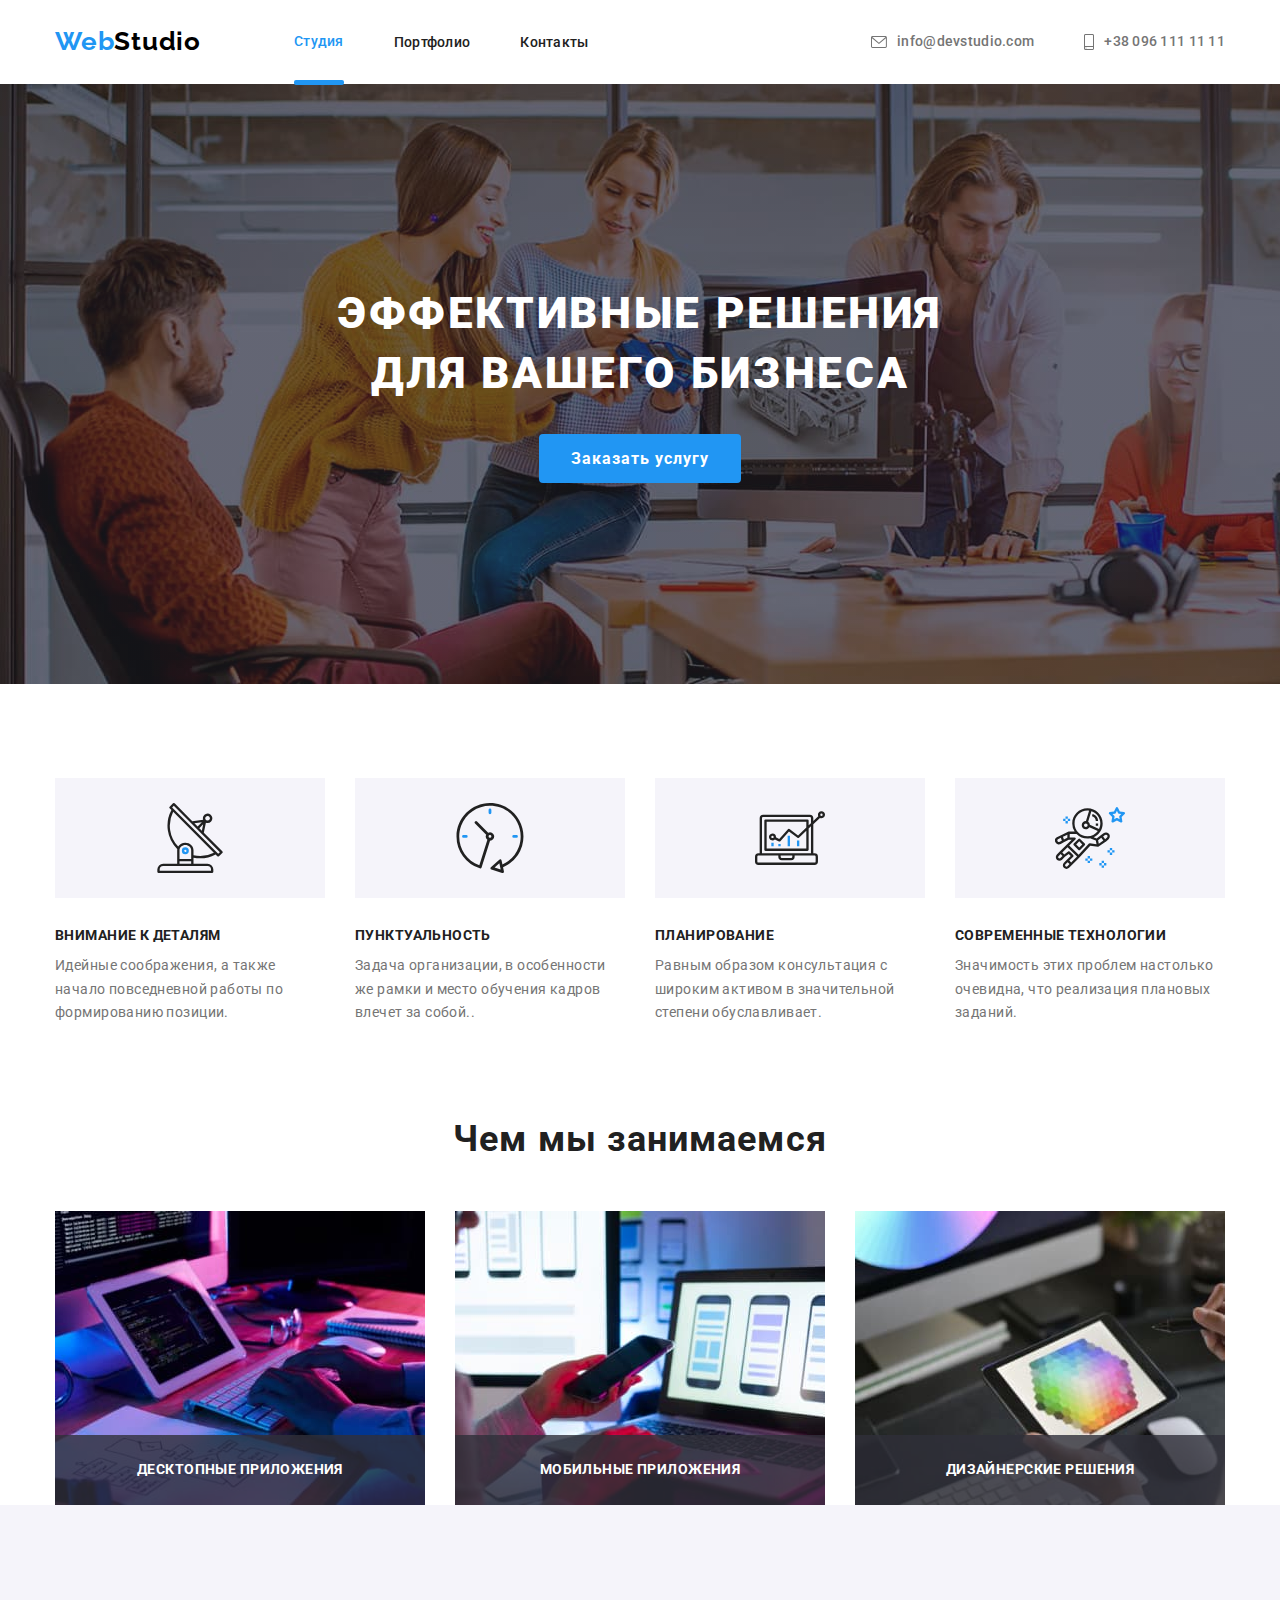
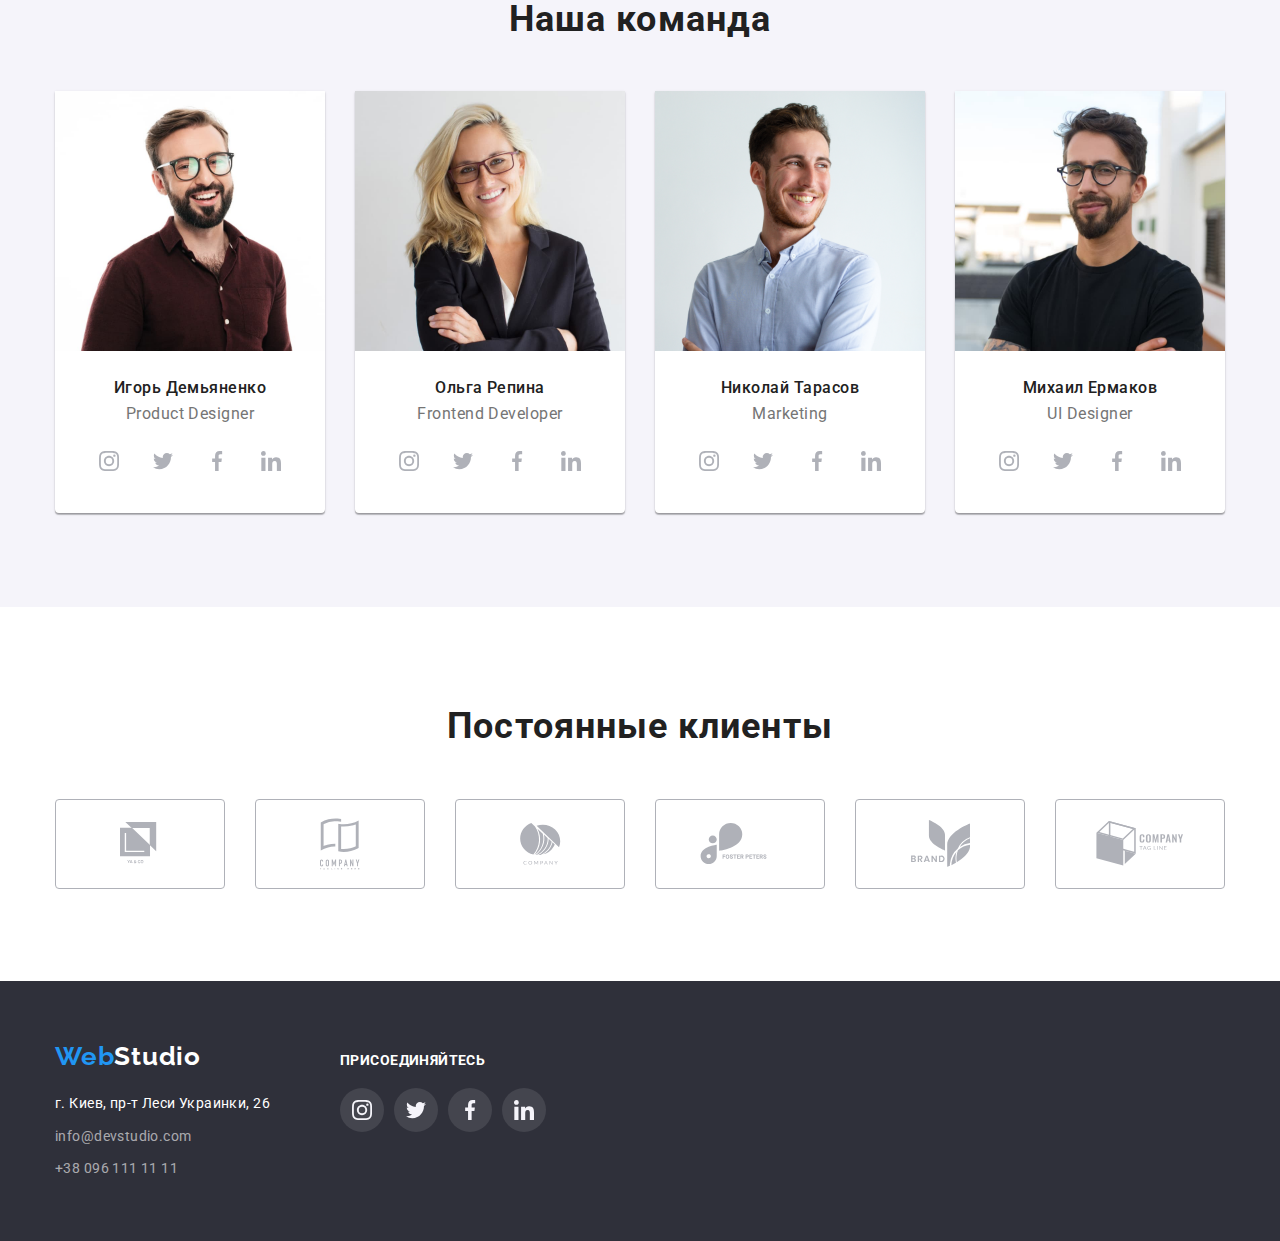
==== index.html @ 33a4ed00 "initial commit" ====
<!DOCTYPE html>
<html lang="ru">
<head>
    <meta charset="UTF-8">
    <meta name="viewport" content="width=device-width, initial-scale=1.0">
    <title>WebStudio</title>
    <link rel="preconnect" href="https://fonts.gstatic.com">
    <link href="https://fonts.googleapis.com/css2?family=Raleway:wght@700&family=Roboto:wght@400;500;700;900&display=swap"
          rel="stylesheet">
    <link rel="stylesheet" href="./css/modern-normalize.css">
    <link rel="stylesheet" href="./css/common.css">
    <link rel="stylesheet" href="./css/main.css">
</head>
<body>
    <!-- Navigation -->
    <header >
                <div class="page-header container" >
                    <nav class="nav-links">
                        <a class="link-main" href="./index.html"><span class="part-web">Web</span>Studio</a>
                        <ul class="list">
                            <li class="item"><a class="link studio current" href="./index.html">Студия</a></li>
                            <li class="item"><a class="link portfoli" href="./portfolio.html">Портфолио</a></li>
                            <li class="item"><a class="link contacts" href="">Контакты</a></li>
                        </ul>
                    </nav>
                    
                    
                    <ul class="address list">
                        <li class="item">
                            <a class="auth-items" href="mailto:info@devstudio.com">
                                <svg class="icon" width="16" height="12">
                                    <use href="./images/sprite.svg#icon-envelope"></use>
                                </svg>
                                info@devstudio.com
                            </a>
                        </li>
                        <li class="item">
                            <a class="auth-items" href="tel:+380961111111">
                                <svg class="icon" width="10" height="16">
                                    <use href="./images/sprite.svg#icon-smartphone"></use>
                                </svg>
                                +38 096 111 11 11
                            </a>
                        </li>
                    </ul>
                </div>
    </header>
<main>
    <!-- Hero --> 
        <section class="section-hero">
            <div class="overlay">
                <h1 class="section-title">Эффективные решения <br />для вашего бизнеса</h1>
                <button class="button-order" type="button" data-modal-open>Заказать услугу</button>
            </div>
          </section>
    <!-- Advantages -->
    <section class="section-advantages">
                   <div class="container">
                        <h2 class="visually-hidden">Характеристики</h2>

                        <ul class="list advantages">
                            <li class="item">
                                <div class="item-icon">
                                    <svg class="icon" width="70" height="70">
                                        <use href="./images/sprite.svg#icon-antenna-1"></use>
                                    </svg>
                                </div>
                                <h3 class="section-item top">Внимание к деталям</h3>
                                <p class="section-text">Идейные соображения, а также начало повседневной работы по формированию позиции.</p>
                            </li>

                            <li class="item">
                                <div class="item-icon">
                                    <svg class="icon" width="70" height="70">
                                        <use href="./images/sprite.svg#icon-clock-1"></use>
                                    </svg>
                                </div>
                                <h3 class="section-item">Пунктуальность</h3>
                                <p class="section-text">Задача организации, в особенности же рамки и место обучения кадров влечет за собой..</p>
                            </li>

                            <li class="item">
                                <div class="item-icon">
                                    <svg class="icon" width="70" height="70">
                                        <use href="./images/sprite.svg#icon-diagram-1"></use>
                                    </svg>
                                </div>
                                <h3 class="section-item">Планирование</h3>
                                <p class="section-text">Равным образом консультация с широким активом в значительной степени обуславливает.</p>
                            </li>

                            <li class="item">
                                <div class="item-icon">
                                    <svg class="icon" width="70" height="70">
                                        <use href="./images/sprite.svg#icon-astronaut-1"></use>
                                    </svg>
                                </div>
                                <h3 class="section-item">Современные технологии</h3>
                                <p class="section-text">Значимость этих проблем настолько очевидна, что реализация плановых заданий.</p>
                            </li>
                        </ul>
                   </div>
        </section>
    <!-- Activities -->
    <section class="section-activities" >
        <div class="container" >
            <h2 class="section-title">Чем мы занимаемся</h2>
            <ul class="list">
                <li> 
                    <div class="thumb-activities">
                        <img src="images/image_1.jpg" alt="image_1">
                        <p class="text">Десктопные приложения</p>
                    </div> 
                </li>
                <li> 
                    <div class="thumb-activities">
                        <img src="images/image_2.jpg" alt="image_2">
                        <p class="text">Мобильные приложения</p>
                    </div> 
                </li>
                <li> 
                    <div class="thumb-activities">
                        <img src="images/image_3.jpg" alt="image_3">
                        <p class="text">Дизайнерские решения</p>
                    </div> 
                </li>
            </ul>
        </div>
    </section>
    <!-- Our team -->
    <section class="section-team" >
        <div class="container">
            <h2 class="section-title">Наша команда</h2>
            <ul class="list">

                <li class="worker">
                    <div class="thumb">
                        <img src="images/ihor.jpg" alt="Фото Игоря">
                    </div>
                    
                    <div class="worker-info">
                        <h3 class="section-item">Игорь Демьяненко</h3>
                        <p class="section-text">Product Designer</p>
                        <ul class="list-socials">
                        
                            <li class="social-item">
                                <a class="item insta" href="">
                                    <svg class="icon" width="20" height="20">
                                        <use href="./images/sprite.svg#icon-instagram-2"></use>
                                    </svg>
                                </a>
                            </li>
                        
                            <li class="social-item">
                                <a class="item twitter" href="">
                                    <svg class="icon" width="20" height="20">
                                        <use href="./images/sprite.svg#icon-twitter-1"></use>
                                    </svg>
                                </a>
                            </li>
                        
                            <li class="social-item">
                                <a class="item facebook" href="">
                                    <svg class="icon" width="20" height="20">
                                        <use href="./images/sprite.svg#icon-facebook-1"></use>
                                    </svg>
                                </a>
                            </li>
                        
                            <li class="social-item">
                                <a class="item linkedin" href="">
                                    <svg class="icon" width="20" height="20">
                                        <use href="./images/sprite.svg#icon-linkedin-1"></use>
                                    </svg>
                                </a>
                            </li>
                        </ul>
                    </div>
                </li>


                <li class="worker">
                   <div class="thumb">
                        <img src="images/olha.jpg" alt="Фото Ольги">
                   </div>
                    
                   <div class="worker-info">
                    <h3 class="section-item">Ольга Репина</h3>
                    <p class="section-text">Frontend Developer</p>
                    <ul class="list-socials">
                    
                        <li class="social-item">
                            <a class="item insta" href="">
                                <svg class="icon" width="20" height="20">
                                    <use href="./images/sprite.svg#icon-instagram-2"></use>
                                </svg>
                            </a>
                        </li>
                    
                        <li class="social-item">
                            <a class="item twitter" href="">
                                <svg class="icon" width="20" height="20">
                                    <use href="./images/sprite.svg#icon-twitter-1"></use>
                                </svg>
                            </a>
                        </li>
                    
                        <li class="social-item">
                            <a class="item facebook" href="">
                                <svg class="icon" width="20" height="20">
                                    <use href="./images/sprite.svg#icon-facebook-1"></use>
                                </svg>
                            </a>
                        </li>
                    
                        <li class="social-item">
                            <a class="item linkedin" href="">
                                <svg class="icon" width="20" height="20">
                                    <use href="./images/sprite.svg#icon-linkedin-1"></use>
                                </svg>
                            </a>
                        </li>
                    </ul>
                   </div>
                </li>


                <li class="worker">
                    <div class="thumb">
                        <img src="images/nick.jpg" alt="Фото Николая">
                    </div>

                    <div class="worker-info">
                        <h3 class="section-item">Николай Тарасов</h3>
                        <p class="section-text">Marketing</p>
                        <ul class="list-socials">
                        
                            <li class="social-item">
                                <a class="item insta" href="">
                                    <svg class="icon" width="20" height="20">
                                        <use href="./images/sprite.svg#icon-instagram-2"></use>
                                    </svg>
                                </a>
                            </li>
                        
                            <li class="social-item">
                                <a class="item twitter" href="">
                                    <svg class="icon" width="20" height="20">
                                        <use href="./images/sprite.svg#icon-twitter-1"></use>
                                    </svg>
                                </a>
                            </li>
                        
                            <li class="social-item">
                                <a class="item facebook" href="">
                                    <svg class="icon" width="20" height="20">
                                        <use href="./images/sprite.svg#icon-facebook-1"></use>
                                    </svg>
                                </a>
                            </li>
                        
                            <li class="social-item">
                                <a class="item linkedin" href="">
                                    <svg class="icon" width="20" height="20">
                                        <use href="./images/sprite.svg#icon-linkedin-1"></use>
                                    </svg>
                                </a>
                            </li>
                        </ul>
                    </div>
                </li>


                <li class="worker">
                    <div class="thumb">
                        <img src="images/mikchail.jpg" alt="Фото Михаила">
                    </div>
                    
                    <div class="worker-info">
                        <h3 class="section-item">Михаил Ермаков</h3>
                        <p class="section-text">UI Designer</p>
                        <ul class="list-socials">
                        
                            <li class="social-item">
                                <a class="item insta" href="">
                                    <svg class="icon" width="20" height="20">
                                        <use href="./images/sprite.svg#icon-instagram-2"></use>
                                    </svg>
                                </a>
                            </li>
                        
                            <li class="social-item">
                                <a class="item twitter" href="">
                                    <svg class="icon" width="20" height="20">
                                        <use href="./images/sprite.svg#icon-twitter-1"></use>
                                    </svg>
                                </a>
                            </li>
                        
                            <li class="social-item">
                                <a class="item facebook" href="">
                                    <svg class="icon" width="20" height="20">
                                        <use href="./images/sprite.svg#icon-facebook-1"></use>
                                    </svg>
                                </a>
                            </li>
                        
                            <li class="social-item">
                                <a class="item linkedin" href="">
                                    <svg class="icon" width="20" height="20">
                                        <use href="./images/sprite.svg#icon-linkedin-1"></use>
                                    </svg>
                                </a>
                            </li>
                        </ul>
                    </div>
                </li>
            </ul>
        </div>
    </section>

    <!-- CLIENTS -->
    <section class="section-clients">
       <div class="container">
           <h2 class="section-title">Постоянные клиенты</h2>
            <ul class="clients-list">

                <li class="client">
                    <a class="button" href="">
                        <svg class="icon" width="40" height="52">
                            <use href="./images/sprite.svg#icon-logo-1"></use>
                        </svg>
                    </a>
                </li>

                <li class="client">
                    <a class="button" href="">
                        <svg class="icon" width="40" height="52">
                            <use href="./images/sprite.svg#icon-logo-2"></use>
                        </svg>
                    </a>
                </li>

                <li class="client">
                    <a class="button" href="">
                        <svg class="icon" width="41" height="42">
                            <use href="./images/sprite.svg#icon-logo-3"></use>
                        </svg>
                    </a>
                </li>

                <li class="client">
                    <a class="button" href="">
                        <svg class="icon" width="80" height="42">
                            <use href="./images/sprite.svg#icon-logo-4"></use>
                        </svg>
                    </a>
                </li>

                <li class="client">
                    <a class="button" href="">
                        <svg class="icon" width="59" height="47">
                            <use href="./images/sprite.svg#icon-logo-5"></use>
                        </svg>
                    </a>
                </li>

                <li class="client">
                    <a class="button" href="">
                        <svg class="icon" width="88" height="45">
                            <use href="./images/sprite.svg#icon-logo-6"></use>
                        </svg>
                    </a>
                </li>

            </ul>
       </div>
    </section>
</main>

<footer>
    <div class="footer-wraper">
        <div>
            <a class="logo-link" href="https://kovalenko-23.github.io/goit-markup-hw-01/">
                <span class="part-web">Web</span>Studio</a>
            <address class="auth-nav">
                <p class="city"><span class="city-address">г. Киев, пр-т Леси Украинки, 26</span> <br />
                    <a class="auth mail" href="mailto:info@devstudio.com">info@devstudio.com</a> <br />
                    <a class="auth" href="tel:+380961111111">+38 096 111 11 11</a>
                </p>
            </address>
        </div>
        
        <div class="social-links">
            <p class="social-links title">ПРИСОЕДИНЯЙТЕСЬ</p>
            <ul class="buttons">

                <li class="button">
                    <a class="social-button" href="">
                        <svg class="icon" width="20" height="20">
                            <use href="./images/sprite.svg#icon-instagram-2"></use>
                        </svg>
                    </a>
                </li>
        
                <li class="button">
                    <a class="social-button" href="">
                        <svg class="icon" width="20" height="20">
                            <use href="./images/sprite.svg#icon-twitter-1"></use>
                        </svg>
                    </a>
                </li>
        
                <li class="button">
                    <a class="social-button" href="">
                        <svg class="icon" width="20" height="20">
                            <use href="./images/sprite.svg#icon-facebook-1"></use>
                        </svg>
                    </a>
                </li>
        
                <li class="button">
                    <a class="social-button" href="">
                        <svg class="icon" width="20" height="20">
                            <use href="./images/sprite.svg#icon-linkedin-1"></use>
                        </svg>
                    </a>
                </li>
            </ul>
        </div>
    </div>

    <div class="backdrop is-hidden" data-modal>
        <div class="modal">
            <form class="form-appointment">
                <label for="name">Имя</label>
                <input type="text" name="name" id="name">
            </form>
            <button class="close-button" data-modal-close>
                <svg class="icon" width="11" height="11">
                    <use href="./images/sprite.svg#icon-close"></use>
                </svg>
            </button>
        </div>
    </div>
    
</footer>
<script src="./modal.js"></script>
</body>
</html>
---- css/common.css ----
:root {
  --primary-text-color: #757575;
  --primary-title-color: #212121;
  --alt-logo-color: #2196f3;
  --bcg-button-color: #f5f4fa;
  --bcg-color: #f5f4fa;
  --primary-white-color: #fff;
  --alt-bcg-color: #2f303a;
  --address-items-color: rgb(255, 255, 255, 0.6);
  --social-links-color-1: #afb1b8;

  --transition-duration-cubic: 250ms cubic-bezier(0.4, 0, 0.2, 1);
}

body {
  background-color: var(--primary-white-color);
  color: var(--primary-text-color);
  font-family: Roboto, sans-serif;
}

.visually-hidden {
  position: absolute;
  width: 1px;
  height: 1px;
  margin: -1px;
  border: 0;
  padding: 0;

  white-space: nowrap;
  clip-path: inset(100%);
  clip: rect(0 0 0 0);
  overflow: hidden;
}

.list {
  margin: 0;
  padding: 0;
  list-style: none;
  display: block;
}

.container {
  margin: 0 auto;
  width: 1200px;
  padding-left: 15px;
  padding-right: 15px;
  /* outline: 2px solid tomato; */
}

h1,
h2,
h3,
h4,
h5,
p {
  margin: 0;
  padding: 0;
}

img {
  display: block;
  height: auto;
  max-width: 100%;
}
/*===NAVIGATION===*/

header {
  border-bottom: -1px solid #ececec;
}

.page-header .list {
  align-items: center;
}

.page-header.container {
  padding-left: 15px;
  padding-right: 15px;
  padding-top: 24px;
  padding-bottom: 24px;
  display: flex;
}

.page-header .list {
  display: flex;
}

.nav-links {
  display: flex;
}

/* Web Studio link */
.link-main {
  display: flex;
  align-items: center;
  margin-right: 93px;
}

.part-web {
  color: var(--alt-logo-color);
}

/* super cool option */
.page-header .item + .item {
  margin-left: 50px;
}

.link-main:focus,
.link-main:hover {
  color: #000;
}

.nav-links .link:hover,
.nav-links .link:focus,
.nav-links .link.current,
.address a:hover,
.address a:focus {
  color: #2196f3;

  transition: color var(--transition-duration-cubic);
}

.address a {
  color: var(--primary-text-color);
  font-weight: 500;
  font-size: 14px;
  line-height: 1.14;
  letter-spacing: 0.02em;
}

.nav-links .link-main {
  color: #000;
  font-family: Raleway;
  font-weight: bold;
  font-size: 26px;
  line-height: 1.38;
  letter-spacing: 0.03em;
}

a,
.nav-links .link {
  text-decoration: none;
}

.nav-links .link {
  color: var(--primary-title-color);
  font-weight: 500;
  font-size: 14px;
  line-height: 1.14;
  letter-spacing: 0.02em;
}

.link.current {
  position: relative;
  display: block;
}

.link.current::after {
  content: '';

  position: absolute;
  bottom: -218%;
  left: 0;

  display: block;
  height: 5px;
  width: 100%;
  background-color: var(--alt-logo-color);
  border-radius: 2px;
}

/* Address list */

.auth-items {
  display: flex;
  align-items: center;
}

.address.list .icon {
  fill: currentColor;
  margin-right: 10px;
}

.address.list {
  display: flex;
  justify-content: flex-end;
  margin-left: auto;
}

/*====MAIN====*/

/*===HERO===*/
.overlay {
  text-align: center;
  padding-bottom: 200px;
  padding-top: 200px;
  max-width: 1600px;
  height: 600px;
  margin-left: auto;
  margin-right: auto;
  background-image: linear-gradient(
      to right,
      rgba(47, 48, 58, 0.4),
      rgba(47, 48, 58, 0.4)
    ),
    url(../images/hero-background.jpg);
}

.section-hero .section-title {
  color: var(--primary-white-color);
  font-weight: 900;
  font-size: 44px;
  line-height: 1.36;
  text-align: center;
  letter-spacing: 0.06em;
  text-transform: uppercase;
  margin-bottom: 30px;
  margin-top: 0;
}

.button-order {
  border-radius: 4px;
  border: none;
  padding: 10px 32px;
  min-width: 200px;

  background-color: var(--alt-logo-color);
  color: var(--primary-white-color);
  font-weight: bold;
  font-size: 16px;
  line-height: 1.87;
  align-items: center;
  text-align: center;
  letter-spacing: 0.06em;

  transition: color, background-color var(--transition-duration-cubic);
}

.section-hero button:hover,
.section-hero button:focus {
  background-color: var(--bcg-button-color);
  color: var(--primary-title-color);
}

.backdrop {
  position: fixed;
  top: 0;
  left: 0;
  width: 100%;
  height: 100%;
  background: rgba(0, 0, 0, 0.2);

  opacity: 1;

  transition: opacity var(--transition-duration-cubic);
}

.backdrop.is-hidden {
  opacity: 0;
  pointer-events: none;
}

.backdrop.is-hidden .modal {
  transform: translate(-50%, -50%) scale(0.9);
}

.modal {
  position: absolute;
  max-width: 528px;
  width: 100%;
  min-height: 100vh;
  left: 50%;
  top: 50%;
  overflow-y: auto;

  background: #ffffff;
  border-radius: 4px;
  padding: 40px;

  transform: translate(-50%, -50%) scale(1);
  transition: scale 250ms cubic-bezier(0.4, 0, 0.2, 1);

  /* Добавить после наполенияи контентом */
  /* overflow-y: auto; */
}

.modal > .close-button {
  position: absolute;
  display: flex;
  justify-content: center;
  align-items: center;
  top: 0;
  right: 0;
  border: 1px solid rgba(0, 0, 0, 0.1);
  width: 30px;
  height: 30px;
  background-color: white;
  border-radius: 50%;
  margin-top: 8px;
  margin-right: 8px;
}

.form-appointment {
  outline: 1px solid green;
}

/* Section Advantages */

.section-advantages .list {
  display: flex;
  justify-content: space-between;
}

.list.advantages > .item:not(:last-child) {
  margin-right: 30px;
}

.list.advantages > .item {
  width: 270px;
}

.item-icon {
  display: flex;
  align-items: center;
  background-color: var(--bcg-button-color);
  padding: 25px 100px;
  margin-bottom: 30px;
}

.list.advantages .icon {
  padding: 0;
  border: none;
  margin: 0;
}

.section-advantages .section-item {
  color: var(--primary-title-color);
  font-weight: bold;
  font-size: 14px;
  line-height: 1.14;
  letter-spacing: 0.03em;
  text-transform: uppercase;
}

.section-advantages {
  padding-top: 94px;
  padding-bottom: 94px;
}

.section-advantages .section-item {
  margin-top: 0;
  margin-bottom: 10px;
}

.section-advantages .section-text {
  margin-top: 0;
  margin-bottom: 0;
}

.section-item.top {
  margin-top: 0;
}

.section-advantages .section-text {
  color: var(--primary-text-color);
  font-style: normal;
  font-weight: normal;
  font-size: 14px;
  line-height: 1.7;
  letter-spacing: 0.03em;
}

/* Activities section */
.section-activities .list {
  display: flex;
  justify-content: space-between;
}

. .section-activities {
  padding-bottom: 94px;
  z-index: 1;
}

.thumb-activities {
  position: relative;
}

.thumb-activities::before {
  display: inline-block;
  position: absolute;
  content: '';
  bottom: 0;
  left: 0;
  width: 100%;
  height: 70px;
  background-color: rgba(47, 48, 58, 0.8);
}

.thumb-activities > .text {
  display: inline-block;
  position: absolute;
  bottom: 0;
  left: 50%;
  transform: translatex(-50%);
  width: 100%;

  padding-bottom: 27px;
  font-weight: bold;
  font-size: 14px;
  line-height: 1.14;
  text-align: center;
  letter-spacing: 0.03em;
  text-transform: uppercase;
  color: var(--primary-white-color);
}

.section-activities .section-title {
  color: var(--primary-title-color);
  font-weight: bold;
  text-align: center;
  font-size: 36px;
  line-height: 1.16;
  letter-spacing: 0.03em;
  margin-bottom: 50px;
}

/* Our Team section */
.section-team .list {
  display: flex;
  justify-content: space-between;
}

.section-team {
  background-color: var(--bcg-color);
  padding-top: 94px;
  padding-bottom: 94px;
}

.section-team .worker {
  background-color: var(--primary-white-color);
  box-shadow: 0px 1px 3px rgba(0, 0, 0, 0.12), 0px 1px 1px rgba(0, 0, 0, 0.14),
    0px 2px 1px rgba(0, 0, 0, 0.2);
  border-radius: 0px 0px 4px 4px;
}

.section-team .worker:not(:last-child) {
  margin-right: 30px;
}

.worker-info {
  padding: 30px 32px;
}

.section-team .section-title {
  color: var(--primary-title-color);
  font-weight: bold;
  font-size: 36px;
  line-height: 1.16;
  text-align: center;
  letter-spacing: 0.03em;
  margin-bottom: 50px;
}

.section-team .section-item {
  color: var(--primary-title-color);
  font-weight: 500;
  font-size: 16px;
  line-height: 0.84;
  text-align: center;
  letter-spacing: 0.03em;
  margin-bottom: 10px;
}

.section-team .section-text {
  color: var(--primary-text-color);
  font-weight: normal;
  font-size: 16px;
  line-height: 1.2;
  text-align: center;
  letter-spacing: 0.03em;
  margin-bottom: 16px;
}

/* Social links */
.list-socials {
  display: flex;
  justify-content: space-around;
  padding: 0;
}

.list-socials .social-item:not(:last-child) {
  margin-right: 10px;
}

.social-item > .item {
  display: flex;
  align-items: center;
  justify-content: center;
  border: none;
  padding: 0;
  width: 44px;
  height: 44px;
  border-radius: 50%;
  color: var(--social-links-color-1);

  transition: color, background-color var(--transition-duration-cubic);
}

.social-item > .item:hover,
.social-item > .item:focus {
  background-color: var(--alt-logo-color);
  color: var(--primary-white-color);
}

.social-item .icon {
  fill: currentColor;
}

/*===Clients section=== */
.section-clients .container {
  padding-top: 98px;
  padding-bottom: 92px;
  margin-left: auto;
  margin-right: auto;
}

.section-clients .section-title {
  color: var(--primary-title-color);
  font-weight: bold;
  font-size: 36px;
  line-height: 1.2;
  text-align: center;
  letter-spacing: 0.03em;

  margin-bottom: 50px;
}

.clients-list {
  display: flex;
  margin: 0;
  padding: 0;
}

.clients-list .client:not(:last-child) {
  margin-right: 30px;
}

.clients-list .button {
  width: 170px;
  height: 90px;
  border: 1px var(--social-links-color-1) solid;
  border-radius: 4px;
  display: flex;
  justify-content: center;
  align-items: center;
  color: var(--social-links-color-1);

  transition: color var(--transition-duration-cubic);
}

.clients-list .button:hover,
.clients-list .button:focus {
  color: var(--alt-logo-color);
  border-color: var(--alt-logo-color);
}

.clients-list .icon {
  fill: currentColor;
}

/*===Footer===*/
footer {
  background-color: #2f303a;
}

.footer-wraper {
  display: flex;
  align-items: baseline;
  width: 1200px;
  padding-top: 60px;
  padding-bottom: 60px;
  padding-left: 15px;
  padding-right: 15px;
  margin-left: auto;
  margin-right: auto;
}

.city {
  color: var(--primary-white-color);
}

.logo-link {
  display: inline-block;
  color: var(--primary-white-color);
  font-family: Raleway;
  font-weight: bold;
  font-size: 26px;
  line-height: 1.2;
  letter-spacing: 0.03em;
  margin-bottom: 20px;
}

.auth-nav .city {
  font-weight: normal;
  font-size: 14px;
  line-height: 1.7;
  letter-spacing: 0.03em;
}

.logo-link:hover,
.logo-link:focus {
  color: var(--primary-white-color);
}

.auth-nav .auth {
  color: var(--address-items-color);
}

footer a:hover,
footer a:focus {
  color: var(--alt-bcg-color);
}

.city-address {
  display: inline-block;
  margin-bottom: 9px;
}

.auth.mail {
  margin-bottom: 9px;
  display: inline-block;
}

.social-links {
  margin-left: 70px;
}

.social-links.title {
  color: var(--primary-white-color);
  margin-bottom: 20px;
  margin-left: 0;
  font-style: normal;
  font-weight: bold;
  font-size: 14px;
  line-height: 1.14;
  letter-spacing: 0.03em;
  text-transform: uppercase;
}

.social-links .buttons {
  display: flex;
  margin: 0;
  padding: 0;
}

.button .social-button {
  display: flex;
  align-items: center;
  justify-content: center;
  width: 44px;
  height: 44px;
  fill: var(--bcg-button-color);
  background-color: rgba(255, 255, 255, 0.1);
  border-radius: 50%;

  transition: background-color, var(--transition-duration-cubic);
}

.button .social-button:hover,
.button .social-button:focus {
  fill: var(--primary-white-color);
  background-color: var(--alt-logo-color);
}

.social-links .button:not(:last-child) {
  margin-right: 10px;
}
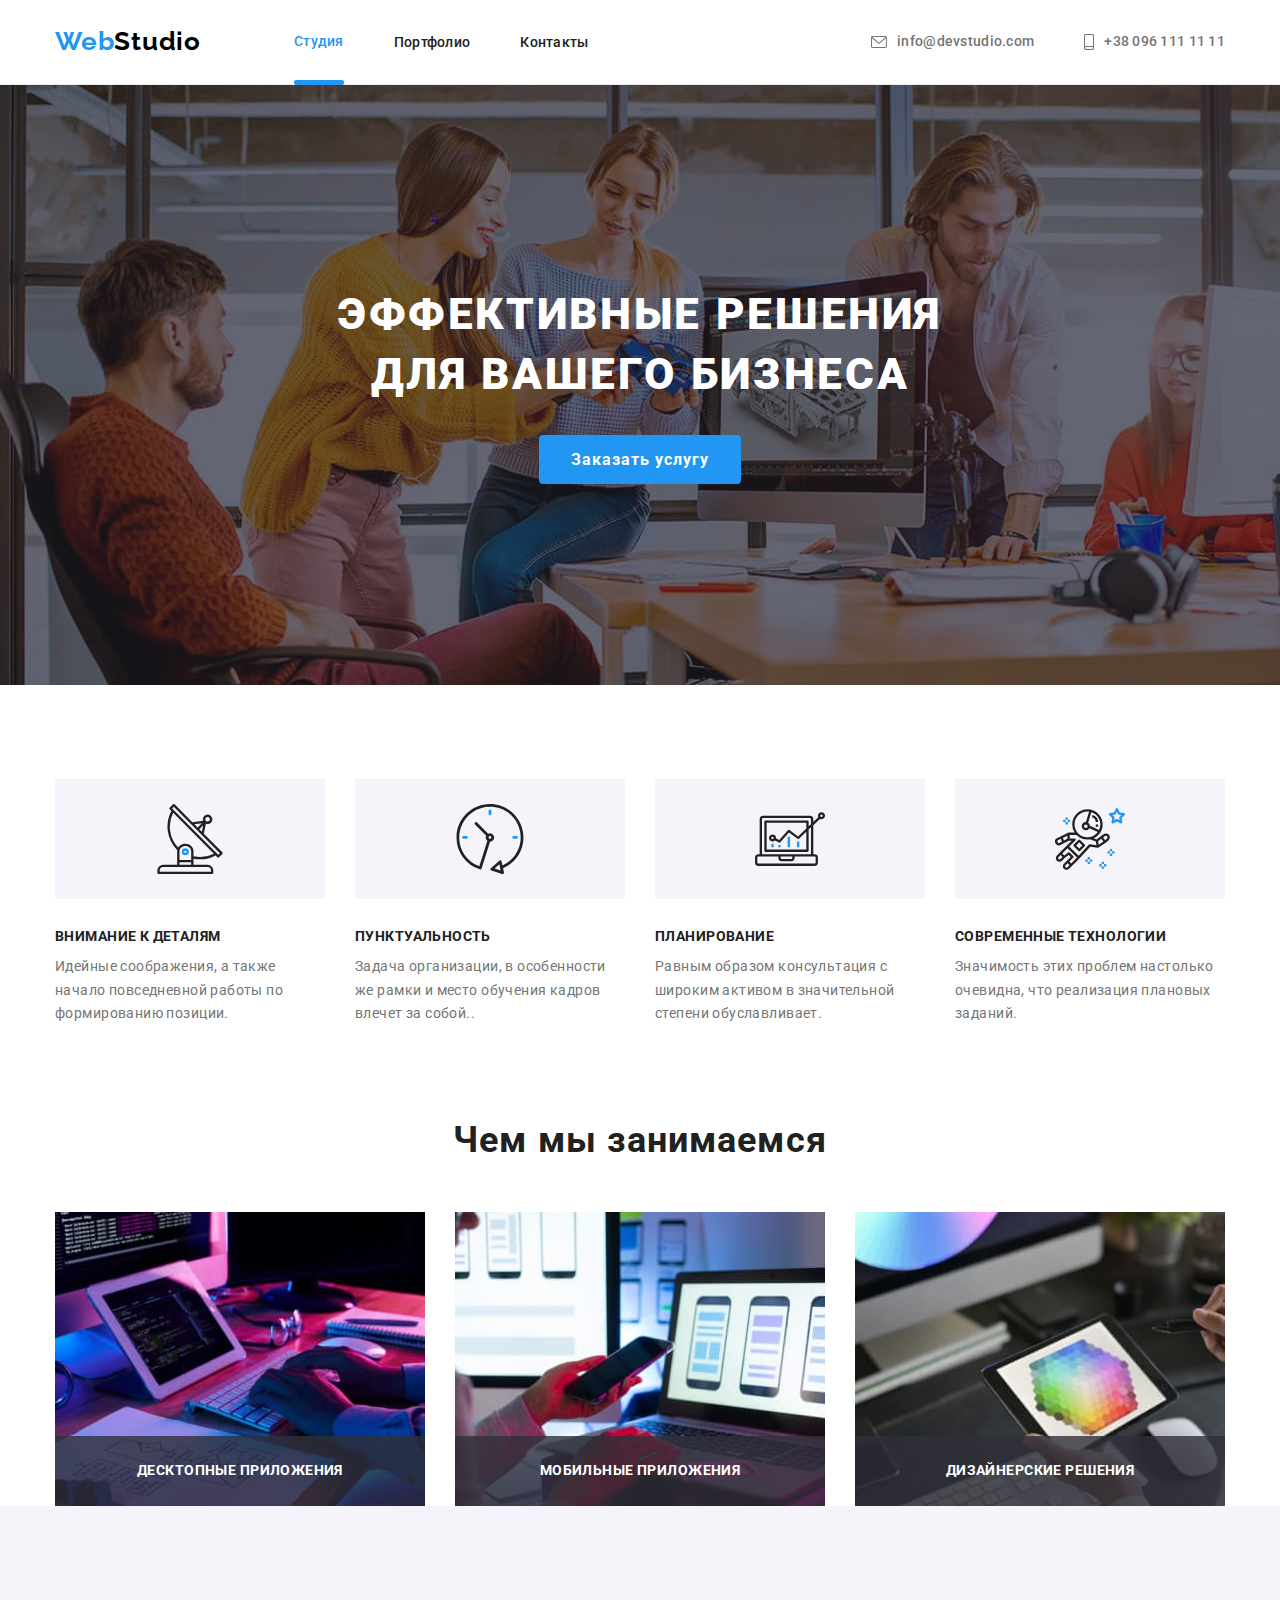
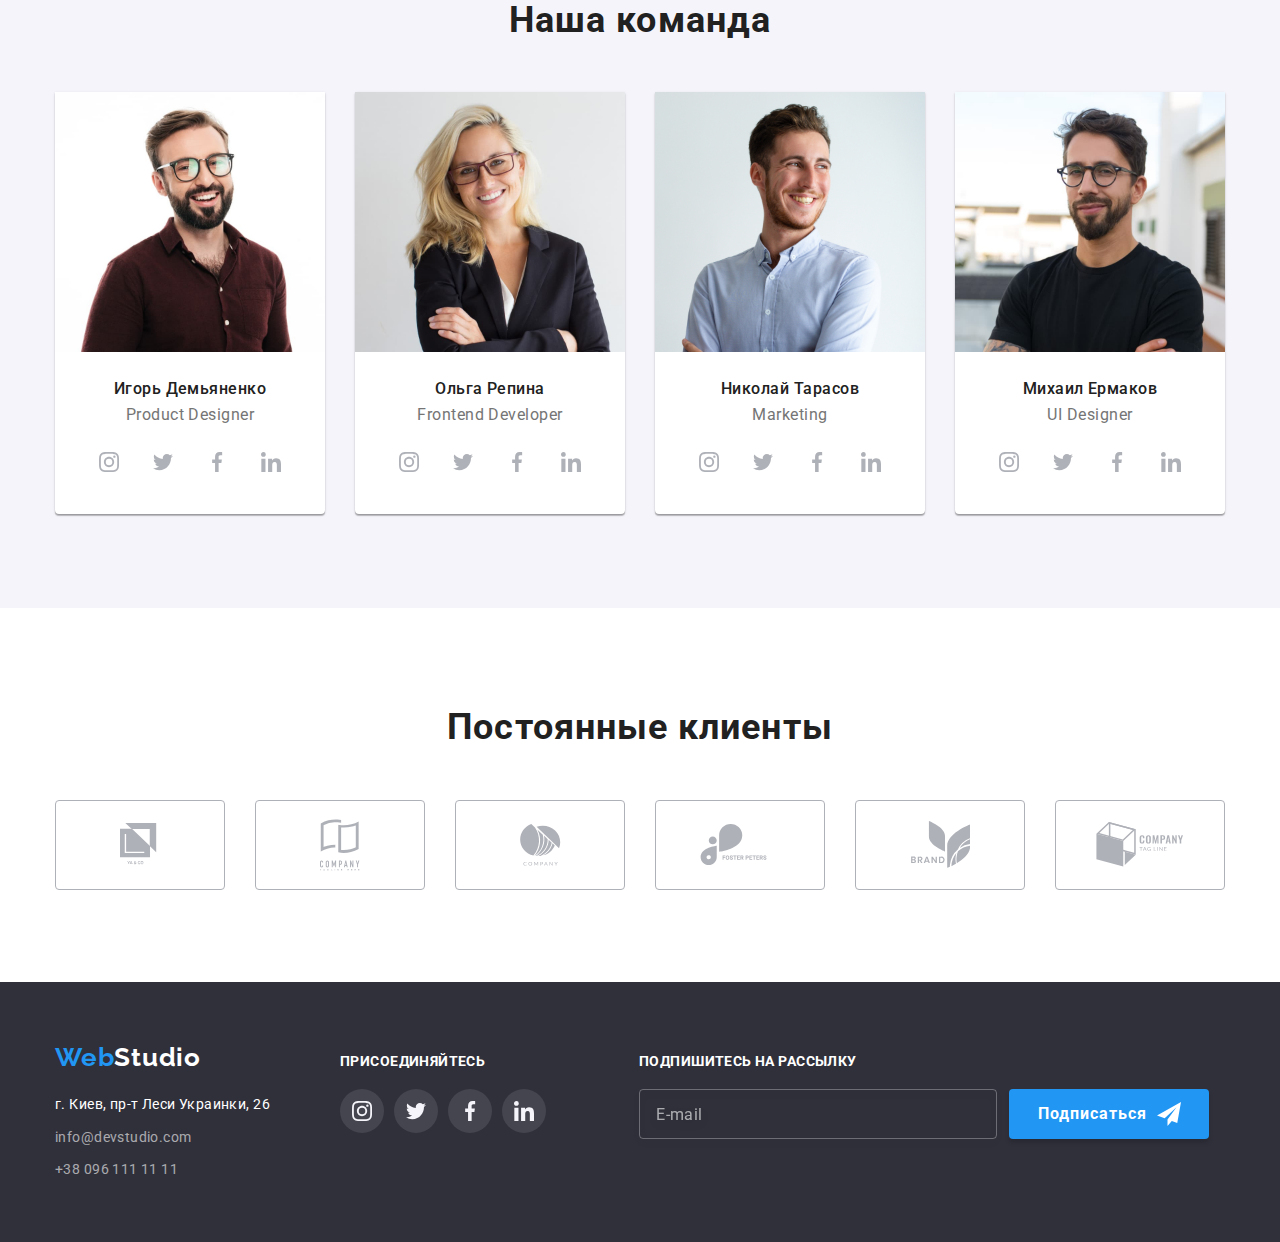
==== commit 750166a5: "last changes commited" ====
--- a/index.html
+++ b/index.html
@@ -428,13 +428,66 @@
                 </li>
             </ul>
         </div>
+
+        <form class="form-footer">
+            <label class="form-label">
+                <span class="label">Подпишитесь на рассылку</span>
+                <input class="input" type="email" name="email" placeholder="E-mail">
+            </label>
+            <button class="button-submit" type="submit">Подписаться
+                <svg class="icon send" width="24" height="24">
+                    <use href="./images/sprite.svg#icon-send"></use>
+                </svg>
+            </button>
+        </form>
     </div>
 
     <div class="backdrop is-hidden" data-modal>
         <div class="modal">
-            <form class="form-appointment">
-                <label for="name">Имя</label>
-                <input type="text" name="name" id="name">
+            <form class="form-order">
+                <p class="form-header">Оставьте свои данные, мы вам перезвоним</p>
+
+                <div class="input-forms">
+                    <label class="form-field">
+                        <span class="input-label">Имя</span>
+                        <input class="input-area" type="text" name="name">
+                        <svg class="icon" width="18" height="18">
+                            <use href="./images/sprite.svg#icon-name"></use>
+                        </svg>
+                    </label>
+                    
+                    <label class="form-field">
+                        <span class="input-label">Телефон</span>
+                        <input class="input-area" type="tel" name="tel">
+                        <svg class="icon" width="18" height="18">
+                            <use href="./images/sprite.svg#icon-tel"></use>
+                        </svg>
+                    </label>
+                    
+                    <label class="form-field">
+                        <span class="input-label">Почта</span>
+                        <input class="input-area" type="email" name="email">
+                        <svg class="icon" width="18" height="18">
+                            <use href="./images/sprite.svg#icon-mail"></use>
+                        </svg>
+                    </label>
+                    
+                    <label class="form-field">
+                        <span class="input-label">Комментарий</span>
+                        <textarea class="input-area textarea" name="comment" rows="10" placeholder="Введите текст"></textarea>
+                    </label>
+
+                </div>
+                    
+                                   
+                <label class="checkbox-policy">
+                    <input class="checkbox" type="checkbox" name="policy">
+                    <span class="checkbox-icon"></span>
+                    <span class="policy-text">Соглашаюсь с рассылкой и принимаю
+                    <a class="policy-link">Условия договора</a></span>
+                </label>              
+
+                <button class="button-submit" type="submit">Отправить</button>
             </form>
             <button class="close-button" data-modal-close>
                 <svg class="icon" width="11" height="11">
--- a/css/common.css
+++ b/css/common.css
@@ -65,7 +65,7 @@
 /*===NAVIGATION===*/
 
 header {
-  border-bottom: -1px solid #ececec;
+  border-bottom: 1px solid #ececec;
 }
 
 .page-header .list {
@@ -265,9 +265,9 @@
 
 .modal {
   position: absolute;
-  max-width: 528px;
-  width: 100%;
-  min-height: 100vh;
+  max-width: 100%;
+  /* width: 100%; */
+  /* min-height: 100vh; */
   left: 50%;
   top: 50%;
   overflow-y: auto;
@@ -278,9 +278,6 @@
 
   transform: translate(-50%, -50%) scale(1);
   transition: scale 250ms cubic-bezier(0.4, 0, 0.2, 1);
-
-  /* Добавить после наполенияи контентом */
-  /* overflow-y: auto; */
 }
 
 .modal > .close-button {
@@ -297,10 +294,207 @@
   border-radius: 50%;
   margin-top: 8px;
   margin-right: 8px;
-}
-
-.form-appointment {
-  outline: 1px solid green;
+  cursor: pointer;
+}
+
+.close-button .icon {
+  fill: #000;
+
+  transition: fill 250ms cubic-bezier(0.4, 0, 0.2, 1);
+}
+
+.close-button:focus .icon,
+.close-button:hover .icon {
+  fill: #2196f3;
+}
+
+/* ===FORM=== */
+.form-order {
+  width: 448px;
+  margin-left: auto;
+  margin-right: auto;
+}
+
+.form-header {
+  margin-bottom: 12px;
+  font-weight: bold;
+  font-size: 20px;
+  line-height: 1.15;
+  text-align: center;
+  letter-spacing: 0.03em;
+
+  color: var(--primary-title-color);
+}
+
+.input-forms {
+  margin-bottom: 20px;
+}
+
+.form-field {
+  position: relative;
+  display: flex;
+  flex-direction: column;
+}
+
+.form-field:not(:last-child) {
+  margin-bottom: 28px;
+}
+
+.form-field .icon {
+  display: inline-block;
+  position: absolute;
+  left: 12px;
+  top: 70%;
+  fill: var(--primary-title-color);
+
+  transform: translateY(-70%);
+
+  transition: fill 250ms cubic-bezier(0.4, 0, 0.2, 1);
+}
+
+.input-label {
+  margin-bottom: 4px;
+
+  font-weight: normal;
+  font-size: 12px;
+  line-height: 1.16;
+
+  letter-spacing: 0.01em;
+
+  color: var(--primary-text-color);
+}
+
+.input-area {
+  height: 40px;
+  border: 1px solid rgba(33, 33, 33, 0.2);
+  border-radius: 4px;
+  padding-left: 42px;
+
+  transition: border 250ms cubic-bezier(0.4, 0, 0.2, 1);
+}
+
+.input-area:hover,
+.input-area:focus,
+.input-area:active {
+  border-color: #2196f3;
+  outline: none;
+  cursor: pointer;
+}
+
+.input-area:focus + .icon,
+.input-area:hover + .icon {
+  fill: #2196f3;
+}
+
+.input-area.textarea {
+  height: 120px;
+  padding: 12px 16px;
+}
+
+.input-area.textarea::placeholder {
+  font-weight: normal;
+  font-size: 12px;
+  line-height: 1.16;
+  letter-spacing: 0.01em;
+
+  color: rgba(117, 117, 117, 0.5);
+}
+
+textarea {
+  resize: none;
+}
+
+/* CHECKBOX POLICY */
+.checkbox-policy {
+  justify-content: space-between;
+  align-items: center;
+  display: flex;
+  width: 425px;
+  margin-left: auto;
+  margin-right: auto;
+  margin-bottom: 30px;
+  font-weight: normal;
+  font-size: 14px;
+  line-height: 1.71;
+
+  letter-spacing: 0.03em;
+
+  color: var(--primary-text-color);
+}
+
+.checkbox-policy input[type='checkbox'] {
+  width: 16px;
+  height: 15px;
+  border-color: var(--primary-title-color);
+}
+
+.policy-text {
+  font-family: Roboto;
+  font-style: normal;
+  font-weight: normal;
+  font-size: 14px;
+  line-height: 1.71;
+  letter-spacing: 0.03em;
+
+  color: var(--primary-text-color);
+}
+
+.checkbox-policy a {
+  text-decoration: underline;
+  color: var(--alt-logo-color);
+}
+
+.checkbox-policy a:hover {
+  color: var(--alt-logo-color);
+  cursor: pointer;
+}
+
+.checkbox-policy > .checkbox {
+  position: absolute;
+  appearance: none;
+  -webkit-appearance: none;
+  -moz-appearance: none;
+}
+
+.checkbox-icon {
+  display: block;
+  border: 2px solid #000;
+  width: 16px;
+  height: 15px;
+  border-radius: 2px;
+  background-color: #fff;
+  background-image: #fff;
+
+  transition: background-color 250ms var(--transition-duration-cubic),
+    background-image 250ms var(--transition-duration-cubic),
+    border-color 250ms var(--transition-duration-cubic);
+}
+
+.checkbox:checked + .checkbox-icon {
+  background-color: var(--alt-logo-color);
+  border-color: var(--alt-logo-color);
+  background-image: url(../images/check.svg);
+  background-size: contain;
+  background-origin: border-box;
+}
+
+/* Button SUBMIT */
+.button-submit {
+  display: block;
+  margin-left: auto;
+  margin-right: auto;
+  padding: 10px 32px;
+  min-width: 200px;
+  background-color: var(--alt-logo-color);
+  color: var(--primary-white-color);
+  font-weight: bold;
+  font-size: 16px;
+  line-height: 1.87;
+  letter-spacing: 0.06em;
+  box-shadow: 0px 4px 4px rgba(0, 0, 0, 0.15);
+  border-radius: 4px;
+  border: none;
+  cursor: pointer;
 }
 
 /* Section Advantages */
@@ -674,3 +868,62 @@
 .social-links .button:not(:last-child) {
   margin-right: 10px;
 }
+
+/* ===FORM FOOTER+=== */
+.form-footer {
+  display: flex;
+  margin-left: 93px;
+}
+
+.form-footer > .form-label {
+  display: flex;
+  flex-direction: column;
+}
+
+.form-label > .label {
+  margin-bottom: 20px;
+  font-weight: bold;
+  font-size: 14px;
+  line-height: 1.14;
+  letter-spacing: 0.03em;
+  text-transform: uppercase;
+
+  color: #ffffff;
+}
+
+.form-label > .input {
+  width: 358px;
+  height: 50px;
+  border: 1px solid rgba(255, 255, 255, 0.3);
+  filter: drop-shadow(0px 4px 4px rgba(0, 0, 0, 0.15));
+  border-radius: 4px;
+  background-color: transparent;
+  color: #fff;
+  padding-left: 16px;
+}
+
+.form-label > .input::placeholder {
+  font-weight: normal;
+  font-size: 16px;
+  line-height: 1.25;
+  letter-spacing: 0.03em;
+
+  color: rgba(255, 255, 255, 0.6);
+}
+
+.form-footer > .button-submit {
+  position: relative;
+  display: flex;
+  justify-content: space-between;
+  width: 200px;
+  height: 50px;
+  margin-top: auto;
+  margin-left: 12px;
+  padding: 10px 29px;
+}
+
+.button-submit .icon.send {
+  position: absolute;
+  top: 13px;
+  right: 28px;
+}
